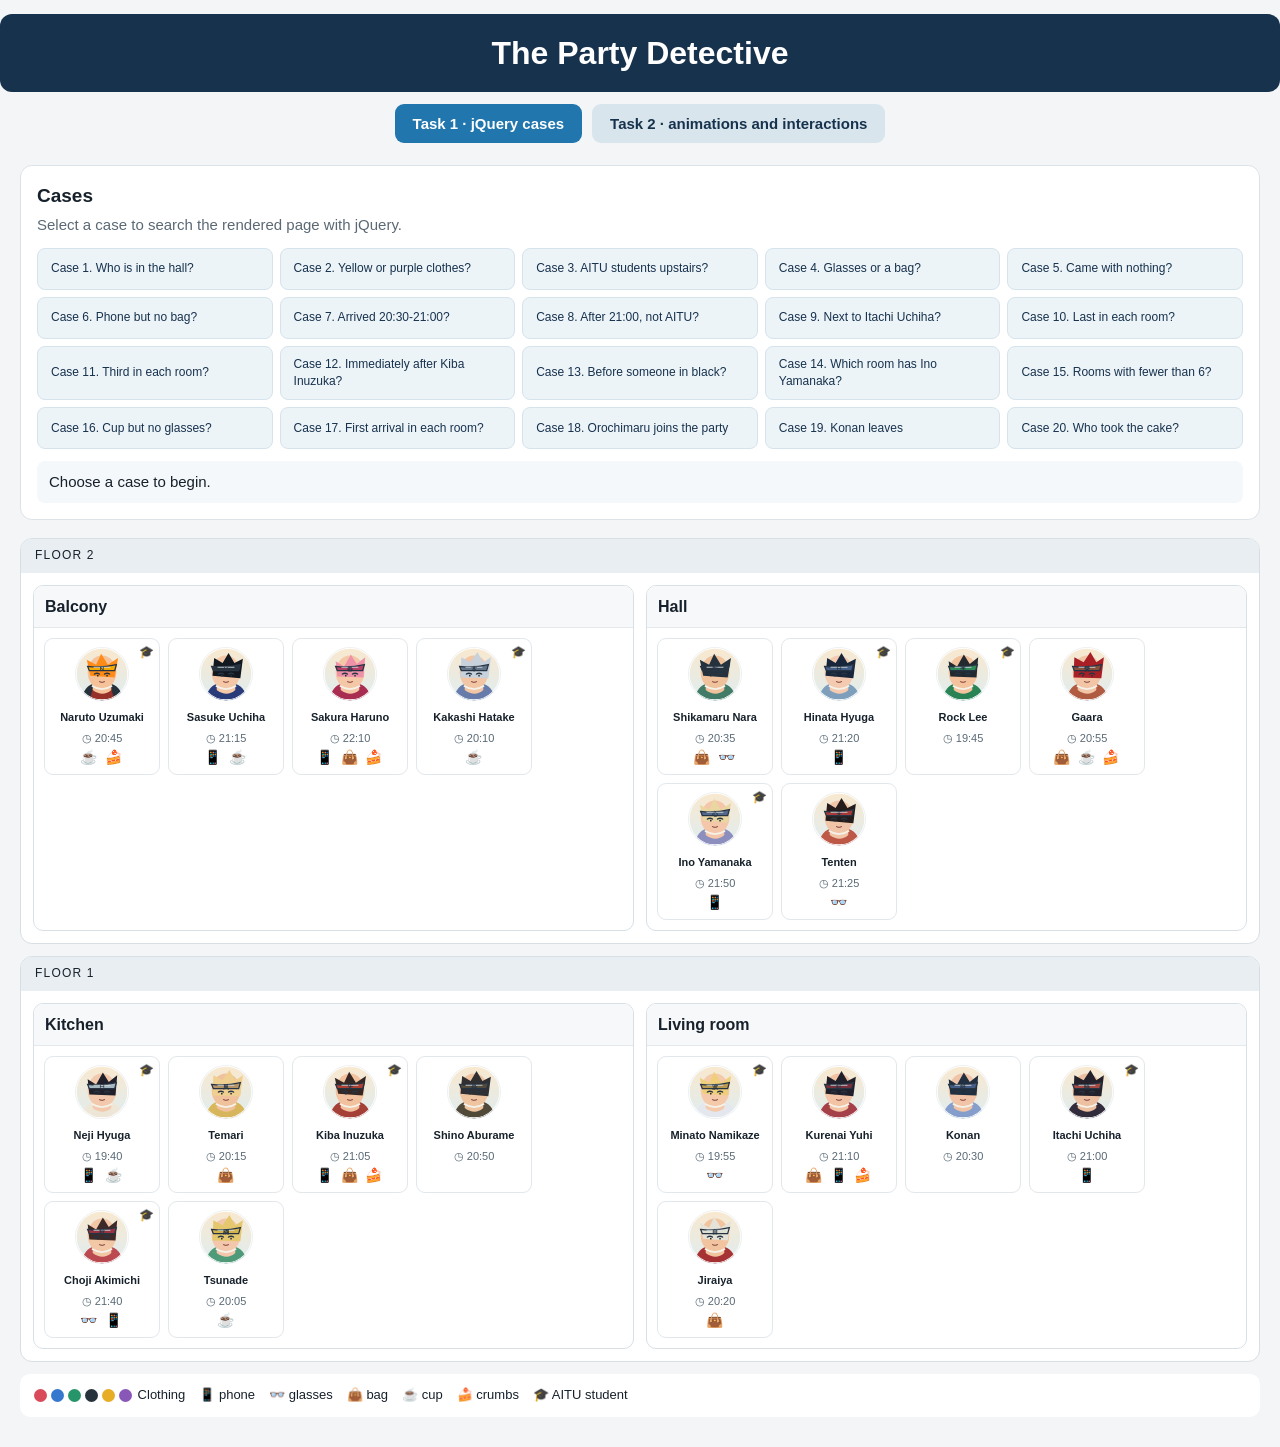
==== index.html @ c8c9042b "first commit" ====
<!doctype html>
<html lang="en">
  <head>
    <meta charset="utf-8" />
    <meta name="viewport" content="width=device-width,initial-scale=1" />
    <title>The Party Detective</title>
    <link rel="stylesheet" href="task2/styles.css" />
    <style>
      .site-title {
        max-width: 1440px;
        margin: 14px auto 12px;
        padding: 16px 22px;
        background: #17324d;
        color: white;
        border-radius: 12px;
        text-align: center;
      }
      .site-title h1 {
        margin: 0;
        font-size: 32px;
      }
      .task-switcher {
        display: flex;
        justify-content: center;
        gap: 10px;
        margin: 0 auto 16px;
      }
      .task-switcher button {
        font:
          700 15px Segoe UI,
          Arial,
          sans-serif;
        border: 0;
        border-radius: 9px;
        padding: 11px 18px;
        background: #d9e5ed;
        color: #17324d;
        cursor: pointer;
      }
      .task-switcher button.active {
        background: #2176ae;
        color: white;
      }
      @media (max-width: 800px) {
        .site-title {
          margin: 8px 10px;
        }
        .site-title h1 {
          font-size: 25px;
        }
        .task-switcher {
          gap: 6px;
        }
        .task-switcher button {
          padding: 10px 12px;
          font-size: 13px;
        }
      }
    </style>
    <script>
      window.APP_MODE =
        new URLSearchParams(location.search).get("task") === "task2"
          ? "task2"
          : "task1";
      window.AVATAR_BASE = "assets/avatars/";
    </script>
    <script src="assets/jquery-3.7.1.min.js"></script>
    <script src="task1/data.js"></script>
    <script defer src="task2/app.js"></script>
  </head>
  <body>
    <header class="site-title"><h1>The Party Detective</h1></header>
    <nav class="task-switcher" aria-label="Tasks">
      <button type="button" data-task="task1">Task 1 · jQuery cases</button>
      <button type="button" data-task="task2">
        Task 2 · animations and interactions
      </button>
    </nav>
    <main>
      <section class="controls">
        <h2>Cases</h2>
        <p>Select a case to search the rendered page with jQuery.</p>
        <div id="case-buttons" class="case-buttons"></div>
        <div id="result" class="result" aria-live="polite">
          Choose a case to begin.
        </div>
      </section>
      <section id="motion-tools" class="motion-tools" hidden>
        <h2>Task 2 controls</h2>
        <p>
          Click a guest card for details. Sort a room, move guests, or spotlight
          a case.
        </p>
      </section>
      <section id="house" aria-label="Party house"></section>
      <footer class="legend">
        <span
          ><i class="dot red"></i><i class="dot blue"></i
          ><i class="dot green"></i><i class="dot black"></i
          ><i class="dot yellow"></i><i class="dot purple"></i> Clothing</span
        ><span>📱 phone</span><span>👓 glasses</span><span>👜 bag</span
        ><span>☕ cup</span><span>🍰 crumbs</span><span>🎓 AITU student</span>
      </footer>
    </main>
    <div id="guest-modal" class="modal" hidden>
      <div class="modal-card">
        <button class="close" aria-label="Close">×</button>
        <div class="modal-content"></div>
      </div>
    </div>
    <script>
      const activeTask = window.APP_MODE;
      document
        .querySelector(`[data-task="${activeTask}"]`)
        .classList.add("active");
      document.querySelectorAll(".task-switcher button").forEach((button) =>
        button.addEventListener("click", () => {
          const next = button.dataset.task;
          if (next !== activeTask) location.search = "?task=" + next;
        }),
      );
    </script>
  </body>
</html>
---- task2/styles.css ----
* {
  box-sizing: border-box;
}
body {
  margin: 0;
  background: #f3f5f7;
  color: #17212b;
  font:
    15px/1.45 Segoe UI,
    Arial,
    sans-serif;
}
.top {
  display: flex;
  justify-content: space-between;
  align-items: center;
  padding: 28px max(24px, calc((100vw - 1320px) / 2));
  background: #17324d;
  color: #fff;
}
.top h1 {
  font-size: 32px;
  margin: 2px 0;
}
.top p {
  margin: 4px 0;
  color: #d3dfeb;
}
.eyebrow {
  font-size: 12px;
  letter-spacing: 0.12em;
  text-transform: uppercase;
}
.header-tools {
  display: flex;
  gap: 8px;
}
button {
  font: inherit;
  cursor: pointer;
  border: 0;
  border-radius: 8px;
  padding: 9px 13px;
  background: #2176ae;
  color: white;
}
button:hover {
  background: #145d8d;
}
#reset,
#clear {
  background: #e8f0f5;
  color: #17324d;
}
main {
  max-width: 1320px;
  margin: 22px auto;
  padding: 0 20px;
}
.controls,
.motion-tools {
  background: white;
  border: 1px solid #dce3e8;
  border-radius: 12px;
  padding: 16px;
  margin-bottom: 18px;
}
.controls h2,
.motion-tools h2 {
  margin: 0 0 3px;
  font-size: 19px;
}
.controls p,
.motion-tools p {
  margin: 4px 0 12px;
  color: #5b6975;
}
.case-buttons {
  display: grid;
  grid-template-columns: repeat(5, minmax(0, 1fr));
  gap: 7px;
}
.case-buttons button {
  font-size: 12px;
  text-align: left;
  min-height: 42px;
  background: #edf4f8;
  color: #17324d;
  border: 1px solid #d5e3ed;
}
.case-buttons button:hover,
.case-buttons button.active {
  background: #2176ae;
  color: white;
}
.result {
  margin-top: 12px;
  padding: 10px 12px;
  background: #f4f8fb;
  border-radius: 8px;
  min-height: 40px;
}
.floor {
  border: 1px solid #d7dfe4;
  background: white;
  margin: 12px 0;
  border-radius: 12px;
  overflow: hidden;
}
.floor-title {
  padding: 8px 14px;
  background: #e8eef2;
  font-size: 12px;
  letter-spacing: 0.1em;
  text-transform: uppercase;
}
.rooms {
  display: grid;
  grid-template-columns: repeat(2, minmax(0, 1fr));
  gap: 12px;
  padding: 12px;
}
.room {
  border: 1px solid #d8e0e5;
  border-radius: 10px;
  min-height: 150px;
  overflow: hidden;
}
.room-head {
  display: flex;
  justify-content: space-between;
  align-items: center;
  background: #f6f8f9;
  padding: 9px 11px;
  border-bottom: 1px solid #e3e8eb;
}
.room-head h3 {
  margin: 0;
  font-size: 16px;
}
.sort-room {
  font-size: 11px;
  padding: 6px 9px;
}
.guest-list {
  display: flex;
  flex-wrap: wrap;
  gap: 8px;
  padding: 10px;
  min-height: 105px;
}
.guest {
  width: 116px;
  position: relative;
  text-align: center;
  background: #fff;
  border: 1px solid #e2e7eb;
  border-radius: 9px;
  padding: 8px 6px 7px;
  cursor: pointer;
}
.guest:hover {
  border-color: #63a6cf;
}
.avatar {
  width: 54px;
  height: 54px;
  border-radius: 50%;
  border: 4px solid var(--ring);
  margin: auto;
  overflow: hidden;
  background: #eaf0f5;
}
.avatar img {
  width: 100%;
  height: 100%;
  object-fit: cover;
}
.guest strong {
  display: block;
  margin-top: 4px;
  font-size: 13px;
}
.guest .time {
  font-size: 11px;
  color: #596975;
}
.items {
  min-height: 20px;
  font-size: 14px;
  letter-spacing: 2px;
}
.badge {
  position: absolute;
  right: 5px;
  top: 5px;
  font-size: 12px;
}
.guest.highlight {
  box-shadow: 0 0 0 3px #f2c14e;
  background: #fffceb;
}
.guest.pale {
  opacity: 0.2;
}
.room.found-room {
  outline: 3px solid #f2c14e;
}
.spotlight {
  opacity: 1;
}
.legend {
  display: flex;
  flex-wrap: wrap;
  gap: 14px;
  background: white;
  padding: 12px;
  border-radius: 10px;
  margin: 12px 0 30px;
  font-size: 13px;
}
.dot {
  display: inline-block;
  width: 13px;
  height: 13px;
  border-radius: 50%;
  margin: 0 2px;
  vertical-align: middle;
}
.red {
  background: #d94b5a;
}
.blue {
  background: #3778cf;
}
.green {
  background: #27956a;
}
.black {
  background: #26333d;
}
.yellow {
  background: #e7ad25;
}
.purple {
  background: #8957b7;
}
.modal {
  position: fixed;
  inset: 0;
  background: #15253677;
  z-index: 20;
  display: grid;
  place-items: center;
}
.modal-card {
  position: relative;
  width: min(440px, 92vw);
  background: white;
  border-radius: 14px;
  padding: 25px;
  box-shadow: 0 16px 55px #0004;
}
.close {
  position: absolute;
  right: 12px;
  top: 12px;
  background: #eaf0f4;
  color: #233;
}
.modal-content {
  text-align: center;
}
.modal-content .avatar {
  width: 90px;
  height: 90px;
}
.move-buttons {
  display: flex;
  flex-wrap: wrap;
  gap: 6px;
  justify-content: center;
  margin-top: 14px;
}
.move-buttons button {
  font-size: 12px;
}
.flying {
  z-index: 30 !important;
  pointer-events: none;
}
.empty-slot {
  width: 116px;
  height: 130px;
  border: 1px dashed #b8c4cc;
  border-radius: 9px;
}
.room.sorting .guest {
  transition: none;
}
@media (max-width: 850px) {
  .case-buttons {
    grid-template-columns: repeat(2, minmax(0, 1fr));
  }
  .rooms {
    grid-template-columns: 1fr;
  }
  .top {
    align-items: flex-start;
    gap: 14px;
    flex-direction: column;
  }
  .guest {
    width: 105px;
  }
}
.flying {
  z-index: 30 !important;
  pointer-events: none;
}
.empty-slot {
  width: 116px;
  height: 130px;
  border: 1px dashed #b8c4cc;
  border-radius: 9px;
}
.modal {
  position: fixed;
  inset: 0;
  background: #15253677;
  z-index: 20;
  display: grid;
  place-items: center;
}
.modal-card {
  position: relative;
  width: min(440px, 92vw);
  background: white;
  border-radius: 14px;
  padding: 25px;
  box-shadow: 0 16px 55px #0004;
}
.close {
  position: absolute;
  right: 12px;
  top: 12px;
  background: #eaf0f4;
  color: #233;
}
.modal-content {
  text-align: center;
}
.modal-content .avatar {
  width: 90px;
  height: 90px;
}
.move-buttons {
  display: flex;
  flex-wrap: wrap;
  gap: 6px;
  justify-content: center;
  margin-top: 14px;
}
.move-buttons button {
  font-size: 12px;
}
.modal[hidden] {
  display: none !important;
}

.modal {
  pointer-events: none;
}
.modal-card {
  pointer-events: auto;
}
.guest strong {
  font-size: 11px;
  line-height: 1.2;
  min-height: 26px;
  display: flex;
  align-items: center;
  justify-content: center;
}
.guest .case-name {
  display: block;
  font-size: 9px;
  line-height: 1.1;
  color: #71808b;
  margin-top: 1px;
  min-height: 10px;
}

.image-credit {
  font-size: 12px;
  color: #60717e;
  margin: 0 4px 24px;
}
.image-credit a {
  color: #17699c;
}
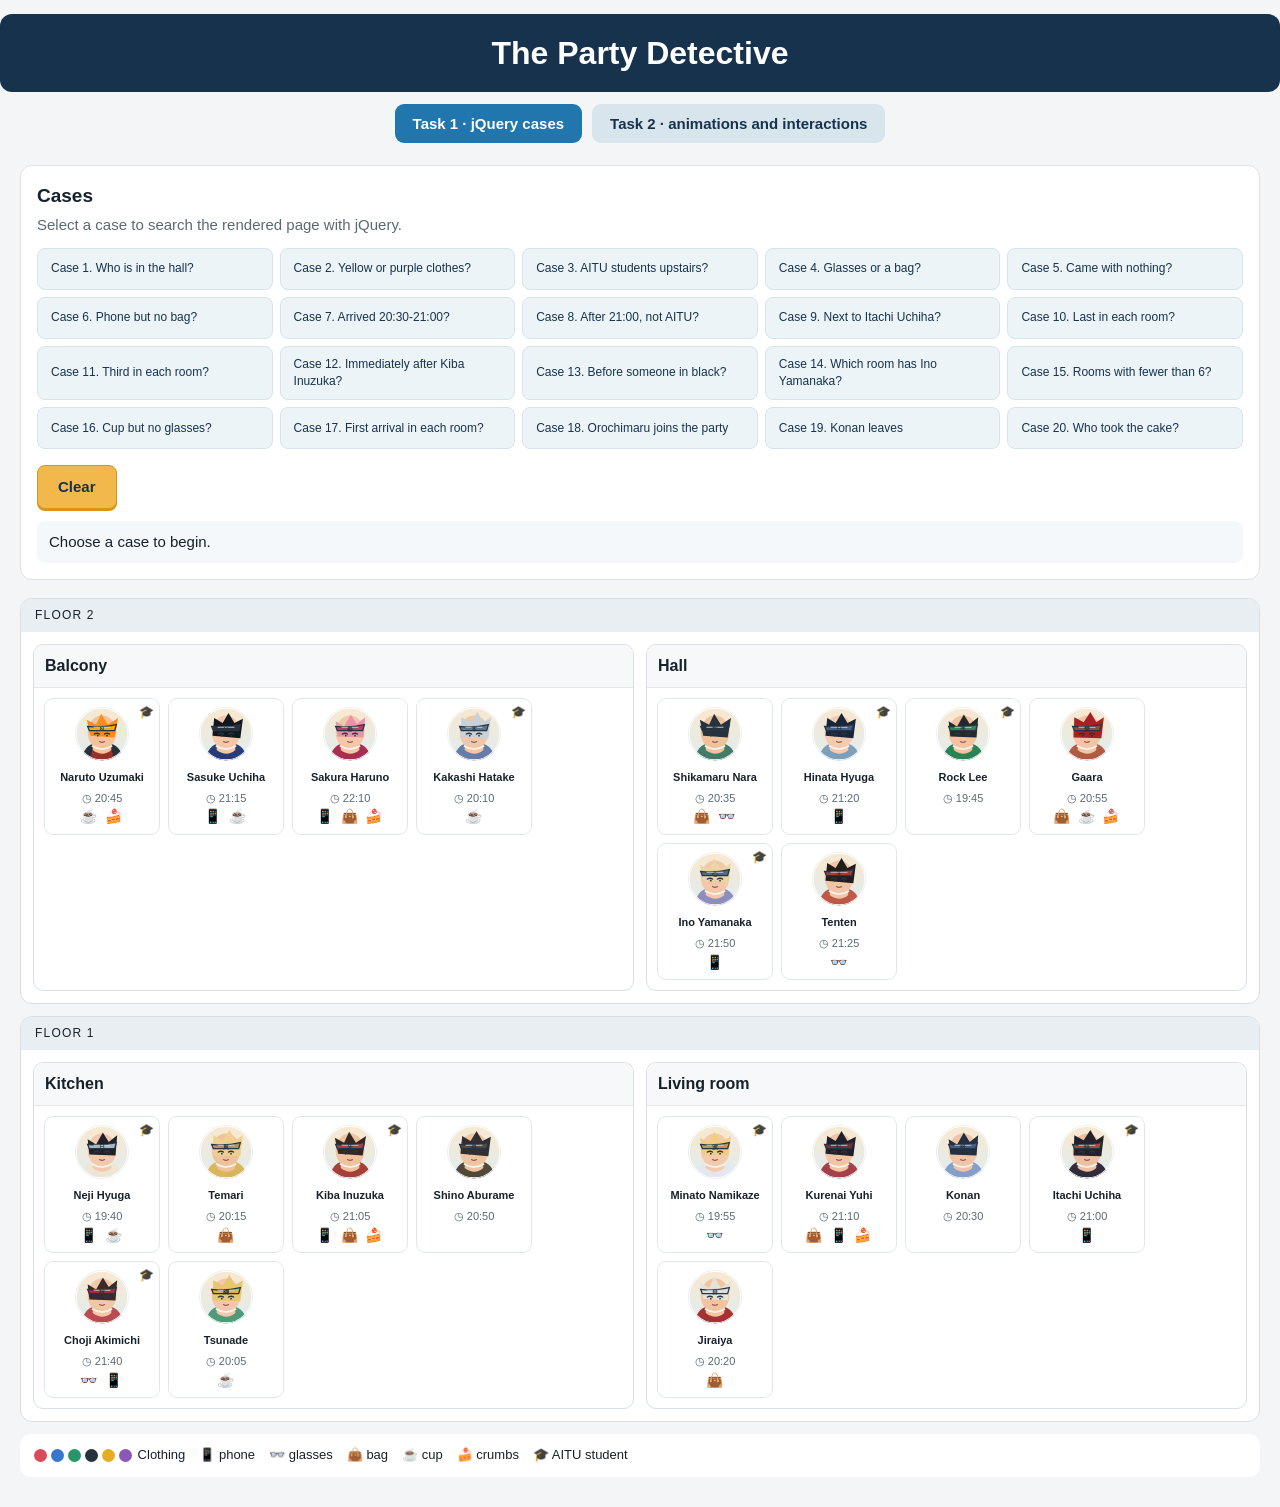
==== commit 06bf6fc1: "updated project" ====
--- a/index.html
+++ b/index.html
@@ -81,6 +81,7 @@
         <h2>Cases</h2>
         <p>Select a case to search the rendered page with jQuery.</p>
         <div id="case-buttons" class="case-buttons"></div>
+        <button type="button" id="clear">Clear</button>
         <div id="result" class="result" aria-live="polite">
           Choose a case to begin.
         </div>
--- a/task2/styles.css
+++ b/task2/styles.css
@@ -47,10 +47,22 @@
 button:hover {
   background: #145d8d;
 }
-#reset,
-#clear {
+#reset {
   background: #e8f0f5;
   color: #17324d;
+}
+#clear {
+  display: block;
+  margin: 16px 0 4px;
+  padding: 10px 20px;
+  background: #f2b84b;
+  color: #17324d;
+  border: 1px solid #d99518;
+  font-weight: 700;
+  box-shadow: 0 2px 0 #d99518;
+}
+#clear:hover {
+  background: #e9a92f;
 }
 main {
   max-width: 1320px;
